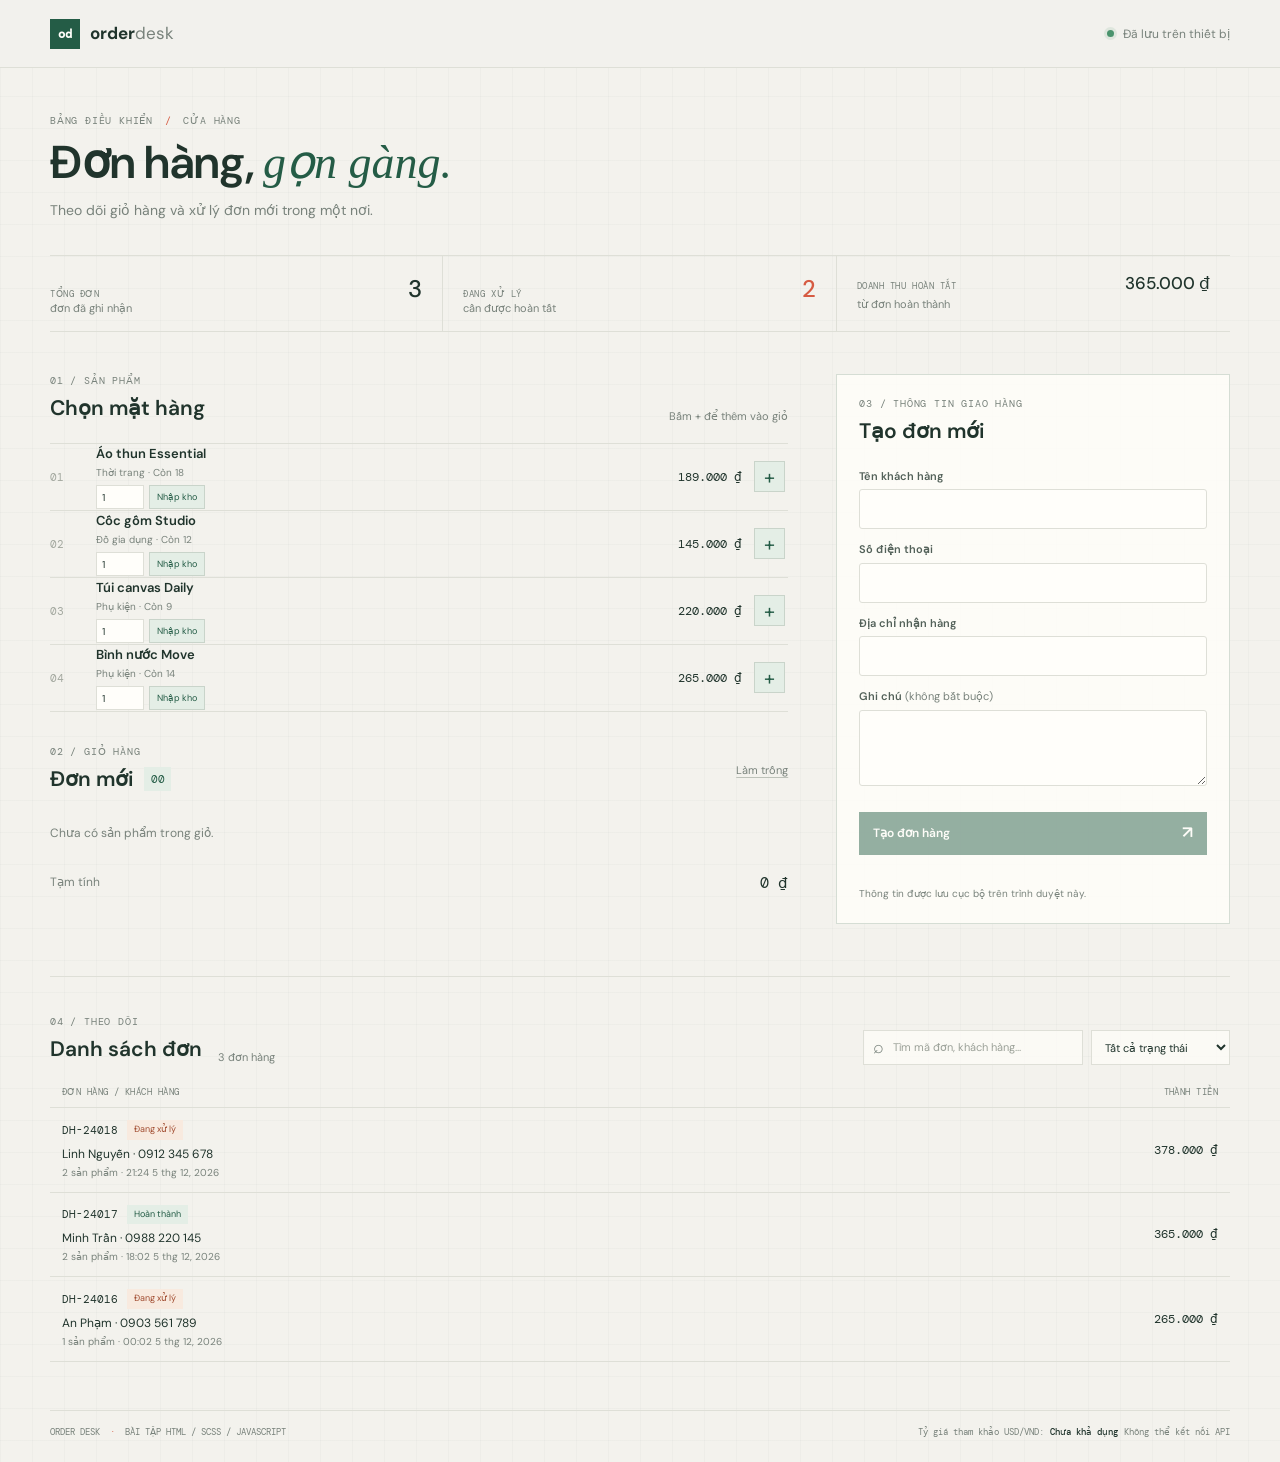
==== Buoi1/order-management-site/index.html @ 8a850e95 "Add files via upload" ====
<!DOCTYPE html>
<html lang="vi">
  <head>
    <meta charset="UTF-8" />
    <meta name="viewport" content="width=device-width, initial-scale=1.0" />
    <meta name="description" content="Bảng điều khiển quản lý đơn hàng và giỏ hàng của cửa hàng nhỏ." />
    <meta name="theme-color" content="#f4f3ee" />
    <title>Order Desk | Quản lý đơn hàng</title>
    <link rel="preconnect" href="https://fonts.googleapis.com" />
    <link rel="preconnect" href="https://fonts.gstatic.com" crossorigin />
    <link href="https://fonts.googleapis.com/css2?family=DM+Mono:wght@400;500&family=DM+Sans:wght@400;500;600;700&display=swap" rel="stylesheet" />
    <link rel="stylesheet" href="css/order-management-dashboard.css" />
    <script src="js/order-entry.js" defer></script>
  </head>
  <body>
    <header class="topbar">
      <a class="brand" href="index.html" aria-label="Order Desk, trang chủ">
        <span class="brand-mark" aria-hidden="true">od</span>
        <span>order<span class="brand-light">desk</span></span>
      </a>
      <div class="topbar-meta">
        <span class="live-dot" aria-hidden="true"></span>
        <span id="storage-status" role="status" aria-live="polite">Dữ liệu lưu trên thiết bị</span>
      </div>
    </header>

    <main class="dashboard">
      <section class="intro" aria-labelledby="page-title">
        <div>
          <p class="eyebrow">BẢNG ĐIỀU KHIỂN <span>/</span> CỬA HÀNG</p>
          <h1 id="page-title">Đơn hàng, <em>gọn gàng.</em></h1>
          <p class="intro-copy">Theo dõi giỏ hàng và xử lý đơn mới trong một nơi.</p>
        </div>
      </section>

      <section class="stats" aria-label="Tổng quan đơn hàng">
        <article class="stat-item"><span class="stat-label">TỔNG ĐƠN</span><strong id="stat-orders">0</strong><span class="stat-note">đơn đã ghi nhận</span></article>
        <article class="stat-item stat-accent"><span class="stat-label">ĐANG XỬ LÝ</span><strong id="stat-pending">0</strong><span class="stat-note">cần được hoàn tất</span></article>
        <article class="stat-item"><span class="stat-label">DOANH THU HOÀN TẤT</span><strong id="stat-revenue">0 ₫</strong><span class="stat-note">từ đơn hoàn thành</span></article>
      </section>

      <section class="workspace" aria-label="Tạo đơn hàng mới">
        <div class="catalog-column">
          <div class="section-heading">
            <div><p class="eyebrow">01 / SẢN PHẨM</p><h2>Chọn mặt hàng</h2></div>
            <span class="small-note">Bấm + để thêm vào giỏ</span>
          </div>
          <div id="product-list" class="product-list"></div>

          <section class="cart-section" aria-labelledby="cart-heading">
            <div class="cart-heading">
              <div><p class="eyebrow">02 / GIỎ HÀNG</p><h2 id="cart-heading">Đơn mới <span id="cart-count" class="count-pill">00</span></h2></div>
              <button id="clear-cart" class="quiet-button" type="button">Làm trống</button>
            </div>
            <div id="cart-items" class="cart-items" aria-live="polite"></div>
            <div class="cart-total"><span>Tạm tính</span><strong id="cart-total">0 ₫</strong></div>
          </section>
        </div>

        <form id="checkout-form" class="checkout-panel">
          <p class="eyebrow">03 / THÔNG TIN GIAO HÀNG</p>
          <h2>Tạo đơn mới</h2>
          <label for="customer-name">Tên khách hàng</label>
          <input id="customer-name" name="customer" autocomplete="name" required />
          <label for="customer-phone">Số điện thoại</label>
          <input id="customer-phone" name="phone" type="tel" autocomplete="tel" required minlength="8" maxlength="20" />
          <label for="customer-address">Địa chỉ nhận hàng</label>
          <input id="customer-address" name="address" autocomplete="street-address" required />
          <label for="customer-note">Ghi chú <span>(không bắt buộc)</span></label>
          <textarea id="customer-note" name="note" rows="3"></textarea>
          <button id="checkout-submit" class="primary-button" type="submit" disabled><span>Tạo đơn hàng</span><span aria-hidden="true">↗</span></button>
          <p id="checkout-status" class="form-status" role="status" aria-live="polite"></p>
          <p class="privacy-note">Thông tin được lưu cục bộ trên trình duyệt này.</p>
        </form>
      </section>

      <section class="orders-section" aria-labelledby="orders-heading">
        <div class="orders-top">
          <div class="section-heading">
            <div><p class="eyebrow">04 / THEO DÕI</p><h2 id="orders-heading">Danh sách đơn</h2></div>
            <span id="results-count" class="results-count">0 đơn hàng</span>
          </div>
          <div class="order-tools">
            <label class="search-box" for="order-search"><span aria-hidden="true">⌕</span><input id="order-search" type="search" placeholder="Tìm mã đơn, khách hàng..." /></label>
            <label class="select-wrap" for="status-filter"><span class="visually-hidden">Lọc trạng thái đơn hàng</span>
              <select id="status-filter"><option value="all">Tất cả trạng thái</option><option value="pending">Đang xử lý</option><option value="completed">Hoàn thành</option></select>
            </label>
          </div>
        </div>
        <div class="order-list-heading" aria-hidden="true"><span>ĐƠN HÀNG / KHÁCH HÀNG</span><span>THÀNH TIỀN</span></div>
        <div id="orders-list" class="orders-list" aria-live="polite"></div>
      </section>
    </main>

    <footer class="site-footer"><span>ORDER DESK <span class="footer-dot">·</span> BÀI TẬP HTML / SCSS / JAVASCRIPT</span><span class="exchange-note">Tỷ giá tham khảo USD/VND: <strong id="exchange-rate">Đang tải...</strong> <small id="exchange-status" role="status" aria-live="polite"></small></span></footer>

  </body>
</html>
---- Buoi1/order-management-site/css/order-management-dashboard.css ----
* { box-sizing: border-box; }
html { min-width: 320px; scroll-behavior: smooth; }
body { margin: 0; color: #20342c; background: #f3f2ed; background-image: linear-gradient(rgba(32, 52, 44, .025) 1px, transparent 1px), linear-gradient(90deg, rgba(32, 52, 44, .025) 1px, transparent 1px); background-size: 32px 32px; font-family: "DM Sans", sans-serif; line-height: 1.5; }
button, input, textarea, select { font: inherit; }
button { color: inherit; }
button:focus-visible, a:focus-visible { outline: 3px solid rgba(36, 92, 70, .5); outline-offset: 3px; }
.visually-hidden { position: absolute; width: 1px; height: 1px; overflow: hidden; clip: rect(0, 0, 0, 0); white-space: nowrap; }
.login-screen { display: grid; grid-template-columns: minmax(0, 1fr) minmax(320px, .85fr); align-items: center; gap: 72px; width: min(940px, calc(100% - 48px)); min-height: 100vh; margin: 0 auto; padding: 48px 0; }
.login-copy .brand { margin-bottom: 82px; }
.login-copy .eyebrow { margin-bottom: 12px; }
.login-copy h1 { margin: 0; font-size: 48px; font-weight: 600; line-height: 1.08; }
.login-copy h1 em { color: #245c46; font-family: Georgia, serif; font-weight: 400; }
.login-copy > p:last-child { max-width: 330px; margin: 15px 0 0; color: #78827b; font-size: 14px; }
.login-panel { padding: 28px; border: 1px solid #dedfd7; background: rgba(255, 254, 250, .88); }
.login-panel h2 { margin: 0 0 20px; font-size: 22px; font-weight: 600; }
.login-panel label { display: block; margin: 13px 0 5px; color: #536159; font-size: 11px; font-weight: 600; }
.login-panel input, .login-panel select { width: 100%; padding: 10px 11px; border: 1px solid #dedfd7; border-radius: 3px; background: #fffefa; color: #20342c; font: inherit; font-size: 12px; outline: none; transition: border-color 160ms ease, box-shadow 160ms ease; }
.login-panel input:focus, .login-panel select:focus { border-color: #245c46; box-shadow: 0 0 0 3px rgba(36, 92, 70, .12); }
.login-panel .primary-button { margin-top: 20px; }
.login-panel .form-status { color: #d65b42; }
.demo-accounts { display: grid; gap: 7px; margin-top: 16px; padding-top: 13px; border-top: 1px solid #dedfd7; }
.demo-label { color: #78827b; font: 9px "DM Mono", monospace; letter-spacing: .06em; }
.demo-accounts button { display: flex; justify-content: space-between; padding: 8px 0; border: 0; border-bottom: 1px solid rgba(222, 223, 215, .65); background: transparent; color: #245c46; cursor: pointer; font-size: 11px; text-align: left; }
.demo-accounts button:hover { color: #d65b42; }
.auth-notice { margin: 13px 0 0; color: #78827b; font-size: 10px; }
.login-screen[hidden], #app-shell[hidden] { display: none !important; }
.topbar { display: flex; align-items: center; justify-content: space-between; min-height: 68px; padding: 0 max(24px, calc((100vw - 1180px) / 2)); border-bottom: 1px solid #dedfd7; background: rgba(243, 242, 237, .94); }
.brand { display: inline-flex; align-items: center; gap: 10px; color: #20342c; font-size: 17px; font-weight: 700; text-decoration: none; }
.brand-light { color: #78827b; font-weight: 400; }
.brand-mark { display: grid; width: 30px; height: 30px; place-items: center; background: #245c46; color: #fffefa; font-family: "DM Mono", monospace; font-size: 12px; }
.topbar-meta { display: flex; align-items: center; gap: 9px; color: #78827b; font-size: 12px; }
.meta-divider { width: 1px; height: 16px; background: #dedfd7; }
.session-account { color: #20342c; font-size: 11px; }
.live-dot { width: 7px; height: 7px; border-radius: 50%; background: #4a936d; box-shadow: 0 0 0 3px rgba(74, 147, 109, .12); }
.dashboard { width: min(1180px, calc(100% - 48px)); margin: 0 auto; }
.intro { display: flex; align-items: flex-end; justify-content: space-between; gap: 48px; padding: 46px 0 34px; }
.eyebrow { margin: 0 0 10px; color: #78827b; font: 10px/1.4 "DM Mono", monospace; letter-spacing: .08em; }
.eyebrow span { padding: 0 5px; color: #d65b42; }
.intro h1 { margin: 0; font-size: 46px; font-weight: 600; line-height: 1.08; }
.intro h1 em { color: #245c46; font-family: Georgia, serif; font-weight: 400; }
.intro-copy { margin: 12px 0 0; color: #78827b; font-size: 14px; }
.icon-button { display: grid; width: 27px; height: 27px; place-items: center; border: 1px solid #dedfd7; background: transparent; cursor: pointer; font-size: 17px; }
.icon-button:hover { border-color: #245c46; color: #245c46; }
.stats { display: grid; grid-template-columns: repeat(3, 1fr); border-top: 1px solid #dedfd7; border-bottom: 1px solid #dedfd7; }
.stat-item { display: grid; grid-template-columns: 1fr auto; align-items: baseline; padding: 15px 20px; border-right: 1px solid #dedfd7; }
.stat-item:first-child { padding-left: 0; }
.stat-item:last-child { border: 0; }
.stat-label { color: #78827b; font: 9px "DM Mono", monospace; letter-spacing: .06em; }
.stat-item strong { grid-column: 2; grid-row: 1 / span 2; font-size: 24px; font-weight: 500; }
.stat-item:last-child strong { font-size: 17px; }
.stat-note { color: #78827b; font-size: 11px; }
.stat-accent strong { color: #d65b42; }
.workspace { display: grid; grid-template-columns: minmax(0, 1.5fr) minmax(300px, .8fr); gap: 48px; padding: 42px 0 52px; border-bottom: 1px solid #dedfd7; }
.section-heading, .cart-heading { display: flex; align-items: flex-end; justify-content: space-between; gap: 16px; }
.section-heading h2, .cart-heading h2, .checkout-panel h2, .dialog-heading h2 { margin: 0; font-size: 21px; font-weight: 600; }
.section-heading .eyebrow, .cart-heading .eyebrow { margin-bottom: 5px; }
.small-note, .results-count { color: #78827b; font-size: 11px; }
.product-list { margin-top: 18px; border-top: 1px solid #dedfd7; }
.product-row { display: grid; grid-template-columns: 34px minmax(0, 1fr) auto 34px; align-items: center; gap: 12px; min-height: 67px; border-bottom: 1px solid #dedfd7; }
.product-index { color: #a3a89f; font: 11px "DM Mono", monospace; }
.product-info h3 { margin: 0; font-size: 13px; font-weight: 600; }
.product-info p { margin: 2px 0 0; color: #78827b; font-size: 10px; }
.restock-form { display: flex; align-items: center; gap: 5px; margin-top: 5px; }
.restock-form input { width: 48px; height: 24px; padding: 2px 5px; border: 1px solid #dedfd7; background: #fffefa; color: #20342c; font-size: 10px; }
.restock-form input:focus { outline: 2px solid rgba(36, 92, 70, .2); border-color: #245c46; }
.restock-form button { min-height: 24px; padding: 2px 7px; border: 1px solid #c9d4ca; background: #e4eee6; color: #245c46; cursor: pointer; font-size: 9px; }
.restock-form button:hover { border-color: #245c46; background: #245c46; color: #fffefa; }
.restock-form button:focus-visible { outline: 2px solid rgba(36, 92, 70, .5); outline-offset: 2px; }
.product-row > strong { font: 12px "DM Mono", monospace; white-space: nowrap; }
.add-product { width: 31px; height: 31px; border: 1px solid #c9d4ca; background: #e4eee6; color: #245c46; cursor: pointer; font-size: 20px; line-height: 1; transition: background 160ms ease, color 160ms ease; }
.add-product:hover { background: #245c46; color: #fffefa; }
.cart-section { margin-top: 33px; }
.cart-heading { align-items: center; }
.count-pill { display: inline-grid; min-width: 27px; height: 24px; margin-left: 5px; place-items: center; background: #e4eee6; color: #245c46; font: 11px "DM Mono", monospace; vertical-align: 3px; }
.quiet-button { padding: 6px 0; border: 0; background: transparent; color: #78827b; cursor: pointer; font-size: 11px; text-decoration: underline; text-decoration-color: #bdc2b9; text-underline-offset: 3px; }
.quiet-button:hover { color: #245c46; }
.cart-items { min-height: 54px; margin-top: 12px; }
.empty-cart, .empty-orders { margin: 0; padding: 17px 0; color: #78827b; font-size: 12px; }
.cart-row { display: flex; align-items: center; justify-content: space-between; gap: 16px; padding: 10px 0; border-bottom: 1px solid rgba(222, 223, 215, .7); }
.cart-row > div:first-child { display: grid; gap: 2px; }
.cart-row strong { font-size: 12px; font-weight: 500; }
.cart-row span { color: #78827b; font-size: 10px; }
.quantity-control { display: flex; align-items: center; gap: 9px; }
.quantity-control button { width: 24px; height: 24px; border: 1px solid #dedfd7; background: #fffefa; cursor: pointer; }
.quantity-control button:hover { border-color: #245c46; }
.quantity-control span { min-width: 12px; color: #20342c; text-align: center; font: 11px "DM Mono", monospace; }
.cart-total { display: flex; justify-content: space-between; padding-top: 12px; color: #78827b; font-size: 12px; }
.cart-total strong { color: #20342c; font: 15px "DM Mono", monospace; }
.checkout-panel { align-self: start; padding: 22px; border: 1px solid #d5ddd4; background: rgba(255, 254, 250, .85); }
.checkout-panel > .eyebrow { margin-bottom: 5px; }
.checkout-panel h2 { margin-bottom: 20px; }
.checkout-panel label, .edit-form label { display: block; margin: 12px 0 5px; color: #536159; font-size: 11px; font-weight: 600; }
.checkout-panel label span { color: #78827b; font-weight: 400; }
.checkout-panel input, .checkout-panel textarea, .edit-form input:not([type="hidden"]), .edit-form textarea, .edit-form select { width: 100%; padding: 10px 11px; border: 1px solid #dedfd7; border-radius: 3px; outline: none; background: #fffefa; color: #20342c; font: inherit; font-size: 12px; transition: border-color 160ms ease, box-shadow 160ms ease; }
.checkout-panel input:focus, .checkout-panel textarea:focus, .edit-form input:focus, .edit-form textarea:focus, .edit-form select:focus { border-color: #245c46; box-shadow: 0 0 0 3px rgba(36, 92, 70, .12); }
.checkout-panel textarea, .edit-form textarea { resize: vertical; }
.checkout-panel input::placeholder, .checkout-panel textarea::placeholder { color: #a3aaa1; }
.primary-button { display: flex; align-items: center; justify-content: space-between; gap: 16px; width: 100%; min-height: 43px; margin-top: 19px; padding: 0 14px; border: 0; background: #245c46; color: #fffefa; cursor: pointer; font-size: 12px; font-weight: 600; text-align: left; transition: background 150ms ease, opacity 150ms ease; }
.primary-button:hover:not(:disabled) { background: #174631; }
.primary-button:disabled { cursor: not-allowed; opacity: .48; }
.primary-button span:last-child { font-size: 17px; }
.form-status { min-height: 16px; margin: 8px 0 0; color: #245c46; font-size: 11px; }
.privacy-note { margin: 7px 0 0; color: #78827b; font-size: 10px; }
.orders-section { padding: 38px 0 48px; }
.orders-top { display: flex; align-items: flex-end; justify-content: space-between; gap: 20px; }
.orders-top .section-heading { align-items: flex-end; }
.order-tools { display: flex; align-items: center; gap: 8px; }
.search-box, .select-wrap { display: flex; align-items: center; height: 35px; border: 1px solid #dedfd7; background: rgba(255, 254, 250, .7); }
.search-box { width: 220px; gap: 7px; padding: 0 9px; color: #78827b; }
.search-box > span { font-size: 18px; }
.search-box input { width: 100%; min-width: 0; border: 0; outline: 0; background: transparent; color: #20342c; font-size: 11px; }
.search-box input::placeholder { color: #9ba198; }
.select-wrap select { height: 100%; padding: 0 25px 0 9px; border: 0; outline: 0; background: transparent; color: #20342c; font-size: 11px; }
.danger-quiet { color: #d65b42; white-space: nowrap; }
.order-list-heading { display: grid; grid-template-columns: minmax(0, 1fr) 150px; gap: 18px; margin-top: 21px; padding: 0 12px 9px; border-bottom: 1px solid #dedfd7; color: #78827b; font: 9px "DM Mono", monospace; letter-spacing: .05em; }
.order-list-heading span:nth-child(2) { text-align: right; }
.orders-list { border-bottom: 1px solid #dedfd7; }
.order-row { display: grid; grid-template-columns: minmax(0, 1fr) 150px; align-items: center; gap: 18px; min-height: 83px; padding: 12px; border-bottom: 1px solid #dedfd7; animation: row-in 260ms ease both; }
.order-row:last-child { border-bottom: 0; }
.order-identity { display: flex; align-items: center; flex-wrap: wrap; gap: 9px; }
.order-identity > strong { font: 11px "DM Mono", monospace; }
.status-badge { padding: 3px 7px; font-size: 9px; }
.status-badge.pending { background: #f8eadf; color: #a14d31; }
.status-badge.completed { background: #e4eee6; color: #245c46; }
.order-main > p { margin: 5px 0 0; font-size: 12px; }
.order-main > .order-details { margin-top: 2px; color: #78827b; font-size: 10px; }
.order-amount { text-align: right; font: 12px "DM Mono", monospace; }
.order-actions { display: flex; justify-content: flex-end; gap: 12px; }
.text-action { padding: 4px 0; border: 0; background: transparent; color: #68756c; cursor: pointer; font-size: 10px; }
.text-action:hover { color: #245c46; text-decoration: underline; text-underline-offset: 3px; }
.complete-action { color: #245c46; }
.delete-action:hover { color: #d65b42; }
.site-footer { display: flex; justify-content: space-between; gap: 16px; width: min(1180px, calc(100% - 48px)); margin: 0 auto; padding: 15px 0 24px; border-top: 1px solid #dedfd7; color: #78827b; font: 9px "DM Mono", monospace; }
.exchange-note { display: flex; align-items: center; gap: 6px; }
.exchange-note strong { color: #20342c; font-weight: 500; }
.exchange-note small { font: inherit; }
.footer-dot { padding: 0 5px; color: #d65b42; }
.edit-dialog { width: min(480px, calc(100% - 28px)); max-height: min(90vh, 760px); padding: 0; border: 1px solid #dedfd7; background: #f3f2ed; color: #20342c; box-shadow: 0 24px 80px rgba(25, 38, 31, .22); }
.edit-dialog::backdrop { background: rgba(25, 38, 31, .42); backdrop-filter: blur(2px); }
.edit-form { padding: 24px; }
.dialog-heading { display: flex; justify-content: space-between; gap: 12px; margin-bottom: 18px; }
.dialog-heading h2 { font-size: 20px; }
.close-button { font-size: 21px; }
.dialog-actions { display: flex; justify-content: flex-end; gap: 15px; margin-top: 8px; }
.dialog-actions .primary-button { width: auto; min-width: 155px; margin-top: 12px; }
.dialog-actions .quiet-button { align-self: center; }
@keyframes row-in { from { opacity: 0; transform: translateY(5px); } to { opacity: 1; transform: translateY(0); } }
@media (max-width: 900px) {
  .login-screen { gap: 36px; }
  .login-copy .brand { margin-bottom: 50px; }
  .intro { align-items: flex-start; gap: 24px; }
  .intro h1 { font-size: 40px; }
  .workspace { grid-template-columns: minmax(0, 1fr) 310px; gap: 28px; }
  .orders-top { align-items: flex-start; flex-direction: column; }
  .order-tools { width: 100%; }
  .search-box { flex: 1; }
}
@media (max-width: 640px) {
  .login-screen { grid-template-columns: 1fr; align-content: center; gap: 25px; width: calc(100% - 36px); padding: 30px 0; }
  .login-copy .brand { margin-bottom: 28px; }
  .login-copy h1 { font-size: 38px; }
  .login-copy > p:last-child { font-size: 12px; }
  .login-panel { padding: 20px; }
  .topbar { min-height: 58px; padding: 0 18px; }
  .topbar-meta { gap: 6px; font-size: 10px; }
  .topbar-meta > #storage-status { display: none; }
  .session-account { max-width: 115px; overflow: hidden; text-overflow: ellipsis; white-space: nowrap; }
  .dashboard, .site-footer { width: calc(100% - 36px); }
  .intro { flex-direction: column; gap: 20px; padding: 32px 0 25px; }
  .intro h1 { font-size: 36px; }
  .intro-copy { max-width: 300px; font-size: 13px; }
  .stats { grid-template-columns: repeat(3, minmax(0, 1fr)); }
  .stat-item { display: flex; align-items: flex-start; flex-direction: column; gap: 3px; padding: 12px 9px; }
  .stat-item:first-child { padding-left: 0; }
  .stat-item strong { order: 1; font-size: 20px; }
  .stat-label { min-height: 24px; font-size: 8px; }
  .stat-note { font-size: 9px; }
  .stat-item:last-child strong { font-size: 13px; }
  .workspace { grid-template-columns: 1fr; gap: 28px; padding: 30px 0 35px; }
  .small-note { max-width: 110px; text-align: right; }
  .product-row { grid-template-columns: 25px minmax(0, 1fr) auto 31px; gap: 8px; }
  .product-row > strong { font-size: 10px; }
  .orders-section { padding: 30px 0; }
  .order-tools { flex-wrap: wrap; }
  .search-box { flex-basis: 100%; }
  .select-wrap { flex: 1; }
  .select-wrap select { width: 100%; }
  .order-list-heading { display: none; }
  .order-row { grid-template-columns: minmax(0, 1fr) auto; gap: 6px 10px; padding: 13px 2px; }
  .order-main { grid-column: 1 / -1; }
  .order-amount { grid-column: 1; grid-row: 2; text-align: left; }
  .order-actions { grid-column: 2; grid-row: 2; gap: 10px; }
  .site-footer { flex-direction: column; padding: 13px 0 20px; font-size: 8px; }
  .exchange-note { flex-wrap: wrap; }
}
@media (prefers-reduced-motion: reduce) { *, *::before, *::after { scroll-behavior: auto !important; animation-duration: .01ms !important; transition-duration: .01ms !important; } }
.admin-navigation { display: flex; gap: 5px; width: min(1180px, calc(100% - 48px)); margin: 0 auto; padding: 14px 0 0; border-bottom: 1px solid #dedfd7; }
.admin-navigation[hidden], .admin-view[hidden] { display: none !important; }
.admin-navigation button { padding: 9px 13px 11px; border: 0; border-bottom: 2px solid transparent; background: transparent; color: #78827b; cursor: pointer; font-size: 12px; }
.admin-navigation button:hover, .admin-navigation button[aria-current="page"] { border-bottom-color: #245c46; color: #245c46; }
.admin-view { min-height: 65vh; padding: 42px 0 55px; }
.admin-view-heading { display: flex; align-items: flex-end; justify-content: space-between; gap: 18px; margin-bottom: 24px; }
.admin-view-heading h1 { margin: 0; font-size: 30px; font-weight: 600; }
.product-form { display: grid; grid-template-columns: repeat(4, minmax(0, 1fr)); gap: 8px 14px; align-items: end; padding: 18px; border: 1px solid #dedfd7; background: rgba(255, 254, 250, .7); }
.product-form label { color: #536159; font-size: 11px; font-weight: 600; }
.product-form input:not([type="hidden"]) { width: 100%; min-width: 0; padding: 9px 10px; border: 1px solid #dedfd7; border-radius: 3px; background: #fffefa; color: #20342c; font-size: 12px; }
.product-form input:focus { outline: 2px solid rgba(36, 92, 70, .2); border-color: #245c46; }
.product-form label[for="product-name"] { grid-area: 1 / 1; }
.product-form #product-name { grid-area: 2 / 1; }
.product-form label[for="product-category"] { grid-area: 1 / 2; }
.product-form #product-category { grid-area: 2 / 2; }
.product-form label[for="product-price"] { grid-area: 1 / 3; }
.product-form #product-price { grid-area: 2 / 3; }
.product-form label[for="product-stock"] { grid-area: 1 / 4; }
.product-form #product-stock { grid-area: 2 / 4; }
.product-form .primary-button { grid-area: 3 / 1 / 4 / 3; width: auto; margin: 5px 0 0; }
.product-form .quiet-button { grid-area: 3 / 3 / 4 / 5; justify-self: start; }
.admin-list-heading, .admin-list-row { display: grid; grid-template-columns: minmax(0, 1fr) 170px 150px; align-items: center; gap: 18px; }
.admin-list-heading { margin-top: 24px; padding: 0 12px 9px; border-bottom: 1px solid #dedfd7; color: #78827b; font: 9px "DM Mono", monospace; letter-spacing: .05em; }
.admin-list-row { min-height: 72px; padding: 11px 12px; border-bottom: 1px solid #dedfd7; }
.admin-list-row > div:first-child, .admin-inventory { display: grid; gap: 3px; }
.admin-list-row strong { font-size: 12px; font-weight: 500; }
.admin-list-row span { color: #78827b; font-size: 10px; }
.admin-inventory strong { font: 11px "DM Mono", monospace; }
.admin-inventory span { font-size: 10px; }
.admin-list-row > .order-actions { justify-content: flex-end; }
.account-status { justify-self: start; padding: 4px 8px; background: #e4eee6; color: #245c46 !important; }
.account-status.blocked { background: #f8eadf; color: #a14d31 !important; }
.report-filter { display: flex; align-items: flex-end; gap: 12px; padding: 16px 0 22px; border-bottom: 1px solid #dedfd7; }
.report-filter label { display: grid; gap: 5px; color: #78827b; font-size: 10px; }
.report-filter input { min-height: 36px; padding: 0 9px; border: 1px solid #dedfd7; background: #fffefa; color: #20342c; font-size: 11px; }
.report-filter .quiet-button { min-height: 36px; padding: 0 7px; }
.report-stats { display: grid; grid-template-columns: repeat(3, 1fr); margin-top: 22px; border-top: 1px solid #dedfd7; border-bottom: 1px solid #dedfd7; }
.report-stats .stat-item:first-child { padding-left: 0; }
.report-stats .stat-item:last-child { border: 0; }
.export-button { width: 145px; margin: 0; }
.add-product:disabled, .quantity-control button:disabled { cursor: not-allowed; opacity: .4; }
@media (max-width: 900px) {
  .product-form { grid-template-columns: repeat(2, minmax(0, 1fr)); }
  .product-form label[for="product-name"] { grid-area: 1 / 1; }
  .product-form #product-name { grid-area: 2 / 1; }
  .product-form label[for="product-category"] { grid-area: 1 / 2; }
  .product-form #product-category { grid-area: 2 / 2; }
  .product-form label[for="product-price"] { grid-area: 3 / 1; }
  .product-form #product-price { grid-area: 4 / 1; }
  .product-form label[for="product-stock"] { grid-area: 3 / 2; }
  .product-form #product-stock { grid-area: 4 / 2; }
  .product-form .primary-button { grid-area: 5 / 1; }
  .product-form .quiet-button { grid-area: 5 / 2; }
}
@media (max-width: 640px) {
  .admin-navigation { width: calc(100% - 36px); gap: 0; overflow-x: auto; }
  .admin-navigation button { flex: 0 0 auto; padding-inline: 9px; font-size: 11px; }
  .admin-view { padding: 30px 0 40px; }
  .admin-view-heading h1 { font-size: 25px; }
  .product-form { padding: 12px; gap: 7px; }
  .admin-list-heading { display: none; }
  .admin-list-row { grid-template-columns: minmax(0, 1fr) auto; gap: 8px; padding: 13px 2px; }
  .admin-list-row > .admin-inventory, .admin-list-row > .account-status { grid-column: 1; }
  .admin-list-row > .order-actions, .admin-list-row > button { grid-column: 2; grid-row: 1 / span 2; }
  .report-filter { align-items: stretch; flex-wrap: wrap; }
  .report-filter label { flex: 1 1 42%; }
  .report-filter .quiet-button { flex: 1 1 100%; text-align: left; }
  .report-stats .stat-item { padding-inline: 7px; }
  .report-stats .stat-item:last-child strong { font-size: 12px; }
}
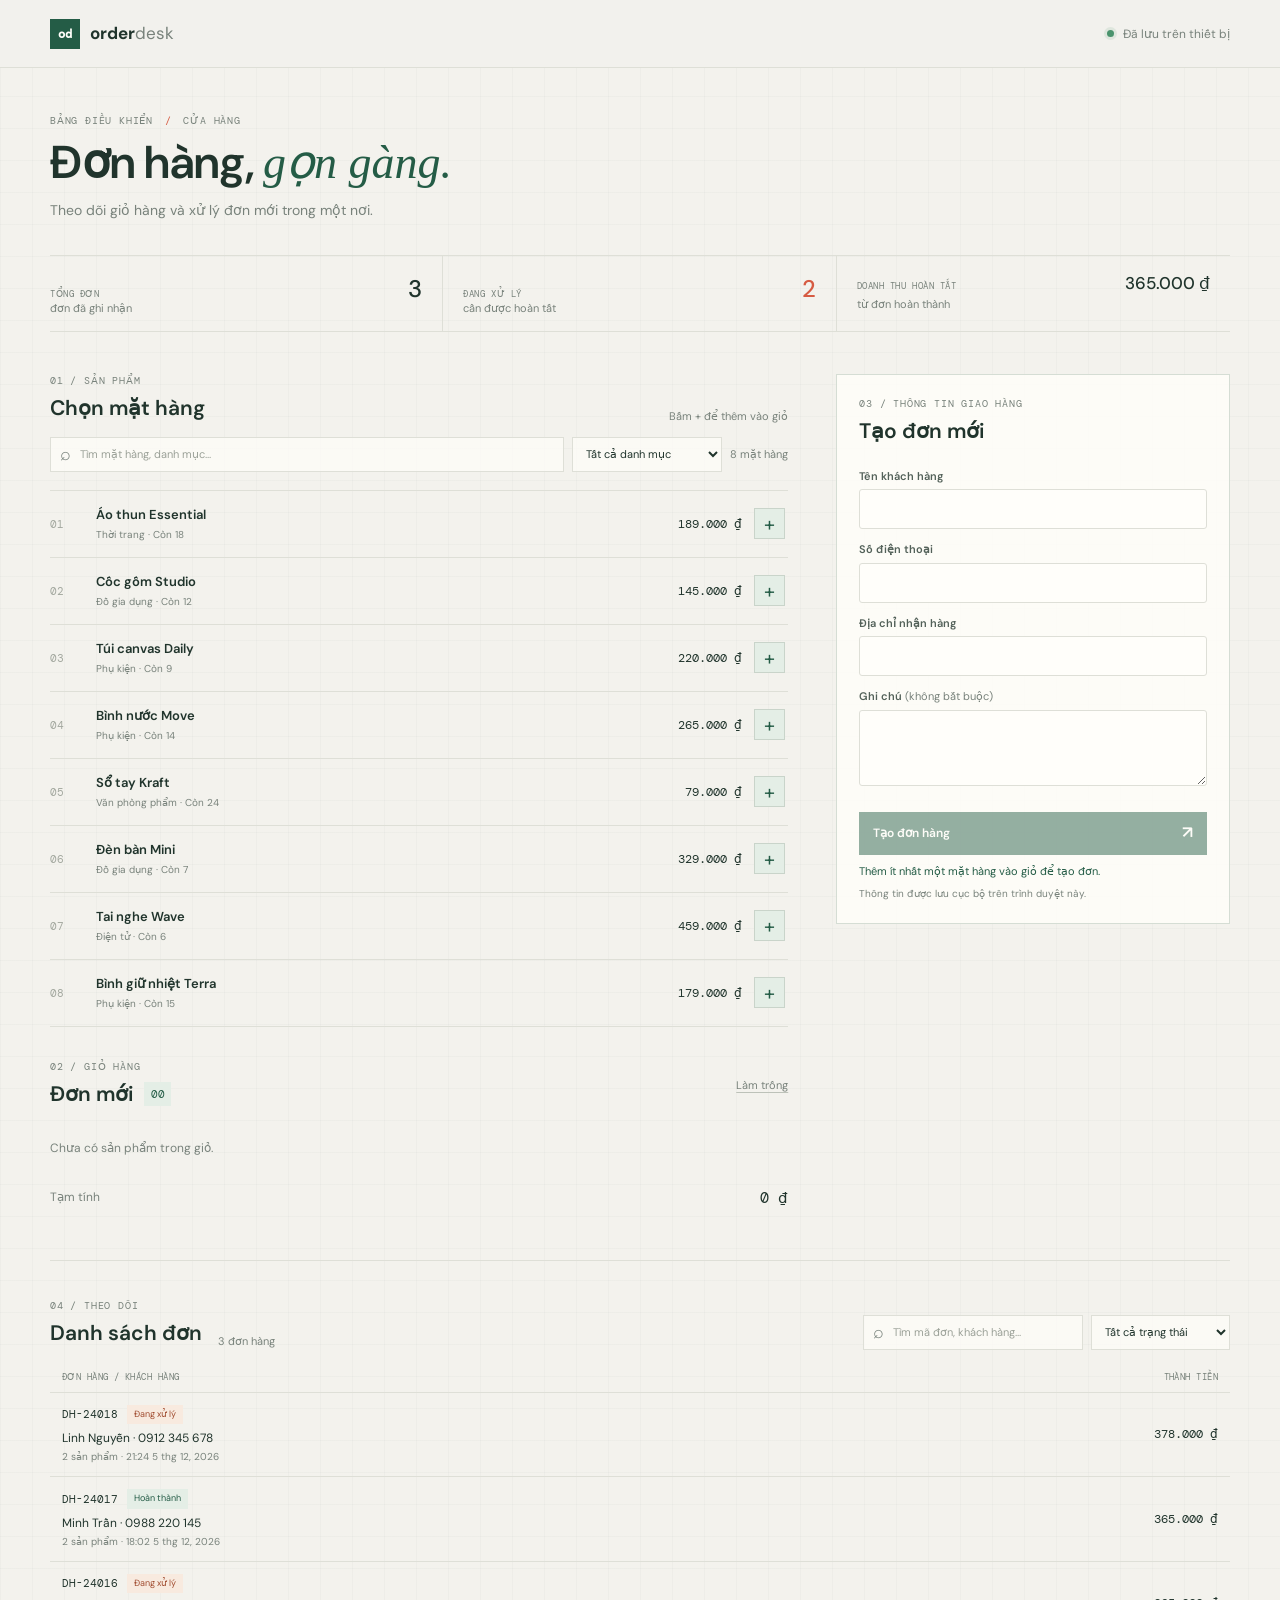
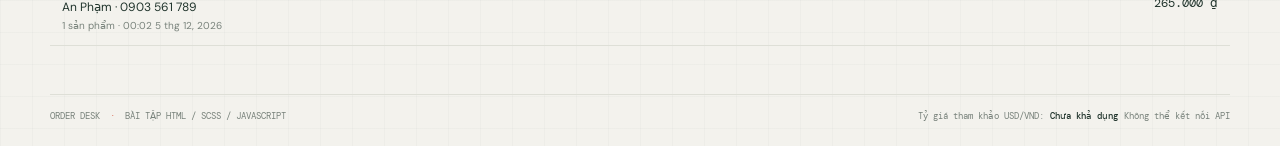
==== commit bb4aee5f: "Add files via upload" ====
--- a/Buoi1/order-management-site/index.html
+++ b/Buoi1/order-management-site/index.html
@@ -44,6 +44,13 @@
           <div class="section-heading">
             <div><p class="eyebrow">01 / SẢN PHẨM</p><h2>Chọn mặt hàng</h2></div>
             <span class="small-note">Bấm + để thêm vào giỏ</span>
+          </div>
+          <div class="product-tools">
+            <label class="search-box" for="product-search"><span aria-hidden="true">⌕</span><input id="product-search" type="search" placeholder="Tìm mặt hàng, danh mục..." /></label>
+            <label class="select-wrap" for="product-category-filter"><span class="visually-hidden">Lọc theo danh mục mặt hàng</span>
+              <select id="product-category-filter"><option value="all">Tất cả danh mục</option></select>
+            </label>
+            <span id="product-results-count" class="results-count" aria-live="polite"></span>
           </div>
           <div id="product-list" class="product-list"></div>
 
--- a/Buoi1/order-management-site/css/order-management-dashboard.css
+++ b/Buoi1/order-management-site/css/order-management-dashboard.css
@@ -55,17 +55,17 @@
 .section-heading h2, .cart-heading h2, .checkout-panel h2, .dialog-heading h2 { margin: 0; font-size: 21px; font-weight: 600; }
 .section-heading .eyebrow, .cart-heading .eyebrow { margin-bottom: 5px; }
 .small-note, .results-count { color: #78827b; font-size: 11px; }
+.product-tools { display: flex; align-items: center; gap: 8px; margin-top: 12px; }
+.product-tools .search-box { flex: 1; width: auto; }
+.product-tools .select-wrap { min-width: 150px; }
+.product-tools .select-wrap select { width: 100%; }
+.product-tools .results-count { flex: 0 0 auto; }
+.empty-products { margin: 0; padding: 18px 4px; color: #78827b; font-size: 12px; }
 .product-list { margin-top: 18px; border-top: 1px solid #dedfd7; }
 .product-row { display: grid; grid-template-columns: 34px minmax(0, 1fr) auto 34px; align-items: center; gap: 12px; min-height: 67px; border-bottom: 1px solid #dedfd7; }
 .product-index { color: #a3a89f; font: 11px "DM Mono", monospace; }
 .product-info h3 { margin: 0; font-size: 13px; font-weight: 600; }
 .product-info p { margin: 2px 0 0; color: #78827b; font-size: 10px; }
-.restock-form { display: flex; align-items: center; gap: 5px; margin-top: 5px; }
-.restock-form input { width: 48px; height: 24px; padding: 2px 5px; border: 1px solid #dedfd7; background: #fffefa; color: #20342c; font-size: 10px; }
-.restock-form input:focus { outline: 2px solid rgba(36, 92, 70, .2); border-color: #245c46; }
-.restock-form button { min-height: 24px; padding: 2px 7px; border: 1px solid #c9d4ca; background: #e4eee6; color: #245c46; cursor: pointer; font-size: 9px; }
-.restock-form button:hover { border-color: #245c46; background: #245c46; color: #fffefa; }
-.restock-form button:focus-visible { outline: 2px solid rgba(36, 92, 70, .5); outline-offset: 2px; }
 .product-row > strong { font: 12px "DM Mono", monospace; white-space: nowrap; }
 .add-product { width: 31px; height: 31px; border: 1px solid #c9d4ca; background: #e4eee6; color: #245c46; cursor: pointer; font-size: 20px; line-height: 1; transition: background 160ms ease, color 160ms ease; }
 .add-product:hover { background: #245c46; color: #fffefa; }
@@ -180,6 +180,9 @@
   .small-note { max-width: 110px; text-align: right; }
   .product-row { grid-template-columns: 25px minmax(0, 1fr) auto 31px; gap: 8px; }
   .product-row > strong { font-size: 10px; }
+  .product-tools { flex-wrap: wrap; }
+  .product-tools .search-box { flex-basis: 100%; }
+  .product-tools .select-wrap { flex: 1; }
   .orders-section { padding: 30px 0; }
   .order-tools { flex-wrap: wrap; }
   .search-box { flex-basis: 100%; }
